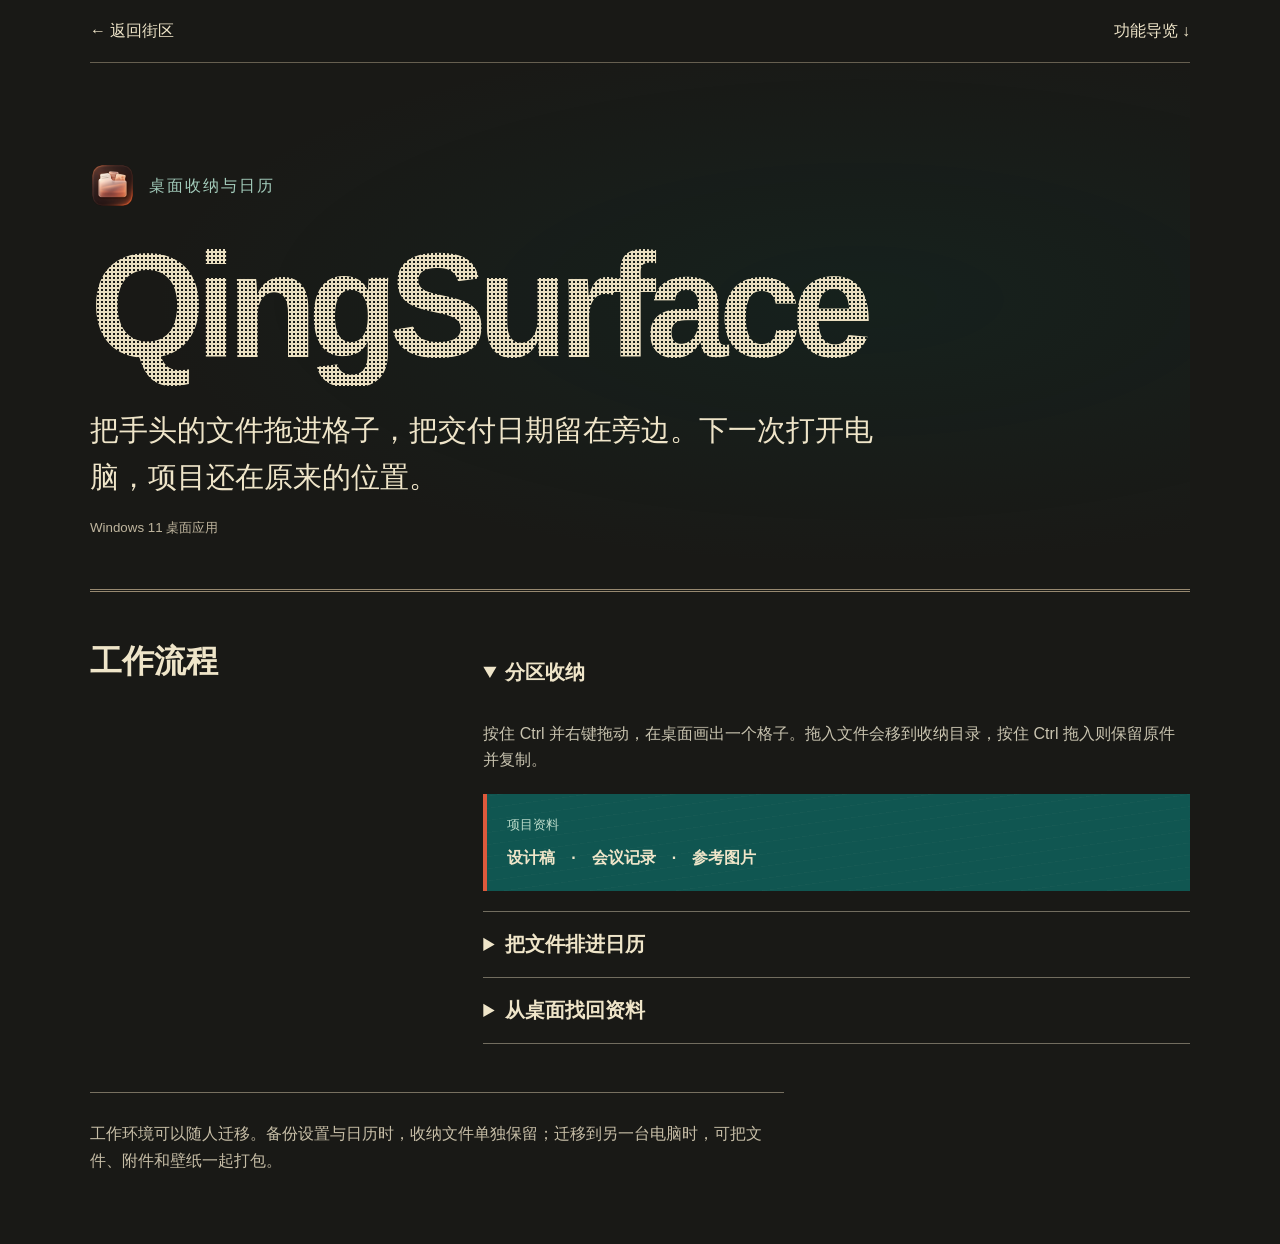
==== QingSurface.html @ 18cb1dc9 "发布 QingCrossing 交互街区" ====
<!doctype html><html lang="zh-CN"><meta charset="utf-8"><meta name="viewport" content="width=device-width,initial-scale=1"><title>QingCrossing</title><link rel="icon" href="street-icon.svg"><link rel="stylesheet" href="folio.css">
<body><header><a href="index.html">← 返回街区</a><a href="#flow">功能导览 ↓</a></header><main>
<section class="hero"><div class="identity"><img src="surface.ico" alt="">桌面收纳与日历</div><h1>QingSurface</h1><p>把手头的文件拖进格子，把交付日期留在旁边。下一次打开电脑，项目还在原来的位置。</p><small>Windows 11 桌面应用</small></section>
<section class="flow" id="flow"><h2>工作流程</h2><div><details name='flow'><summary>分区收纳</summary><p>按住 Ctrl 并右键拖动，在桌面画出一个格子。拖入文件会移到收纳目录，按住 Ctrl 拖入则保留原件并复制。</p><figure><figcaption>项目资料</figcaption><strong>设计稿　·　会议记录　·　参考图片</strong></figure></details>
<details name='flow'><summary>把文件排进日历</summary><p>把文件拖到某一天即可建立关联事项，文件留在原处。可以加提醒、设重复，也可以直接拖动事项改期。</p><figure><figcaption>本周日历</figcaption><strong>周三　设计评审 → 关联设计稿</strong></figure></details>
<details name='flow'><summary>从桌面找回资料</summary><p>按 Ctrl + Alt + Space 同时搜索文件和事项。回车打开，Ctrl + 回车定位文件；双击桌面空白处可暂时清屏。</p><figure><figcaption>桌面搜索</figcaption><strong>设计 → 设计稿　／　设计评审</strong></figure></details></div></section><aside>工作环境可以随人迁移。备份设置与日历时，收纳文件单独保留；迁移到另一台电脑时，可把文件、附件和壁纸一起打包。</aside></main><script>document.querySelector('details').open=true</script><script src="navigation.js"></script></body></html>
---- folio.css ----
*{box-sizing:border-box}html{scroll-behavior:smooth}body{margin:0;background:#191916;color:#efe5c9;font:16px/1.65 "Microsoft YaHei",sans-serif;transition:opacity .16s}body.leaving{opacity:0}header,main{width:min(1100px,90%);margin:auto}header{display:flex;justify-content:space-between;align-items:center;padding:18px 0;border-bottom:1px solid #665f50}a{color:inherit;text-decoration:none}a:hover,summary:hover{color:#8bc8b4}.hero{padding:clamp(40px,8vw,100px) 0 48px;border-bottom:3px double #978970;background:radial-gradient(ellipse at 70% 45%,#00594d20,transparent 65%);animation:appear .5s ease-out}.identity{display:flex;align-items:center;gap:14px;letter-spacing:.13em;color:#a2cbba}.identity img{width:45px;height:45px;object-fit:contain}.hero h1{margin:18px 0;font:900 clamp(39px,12.6vw,148px)/1.08 Arial,sans-serif;letter-spacing:-.065em;color:#efe5c9;background:radial-gradient(circle,#e9dec0 56%,transparent 65%) 0 0/4px 4px;background-clip:text;-webkit-background-clip:text;-webkit-text-fill-color:transparent}.hero p{font-size:clamp(19px,2.3vw,30px);max-width:28em;margin:20px 0 14px;line-height:1.6}.hero small{color:#bfb59e}.flow{display:grid;grid-template-columns:1fr 2fr;gap:40px;padding:48px 0}.flow h2{font:700 32px serif;margin:0}.flow details{border-bottom:1px solid #726d5f}.flow summary{padding:16px 0;cursor:pointer;font-weight:bold;font-size:20px}.flow details p{color:#c8c3af}.flow figure{margin:20px 0;padding:20px;background:repeating-linear-gradient(-8deg,transparent 0 11px,#eee4c709 12px),#105651;border-left:4px solid #dd593c;animation:appear .3s ease-out}.flow figcaption{color:#bbdbca;font-size:13px;margin-bottom:10px}aside{border-top:1px solid #777060;padding:28px 0 70px;color:#c7bea7;max-width:78ch}@keyframes appear{from{opacity:0;transform:translateY(9px)}}@media(max-width:650px){.flow{display:block;padding:28px 0}.flow h2{font-size:25px;margin-bottom:12px}.hero h1{font-size:13.5vw}.hero{padding:40px 0 30px}}@media(prefers-reduced-motion:reduce){*{animation:none!important;scroll-behavior:auto}}
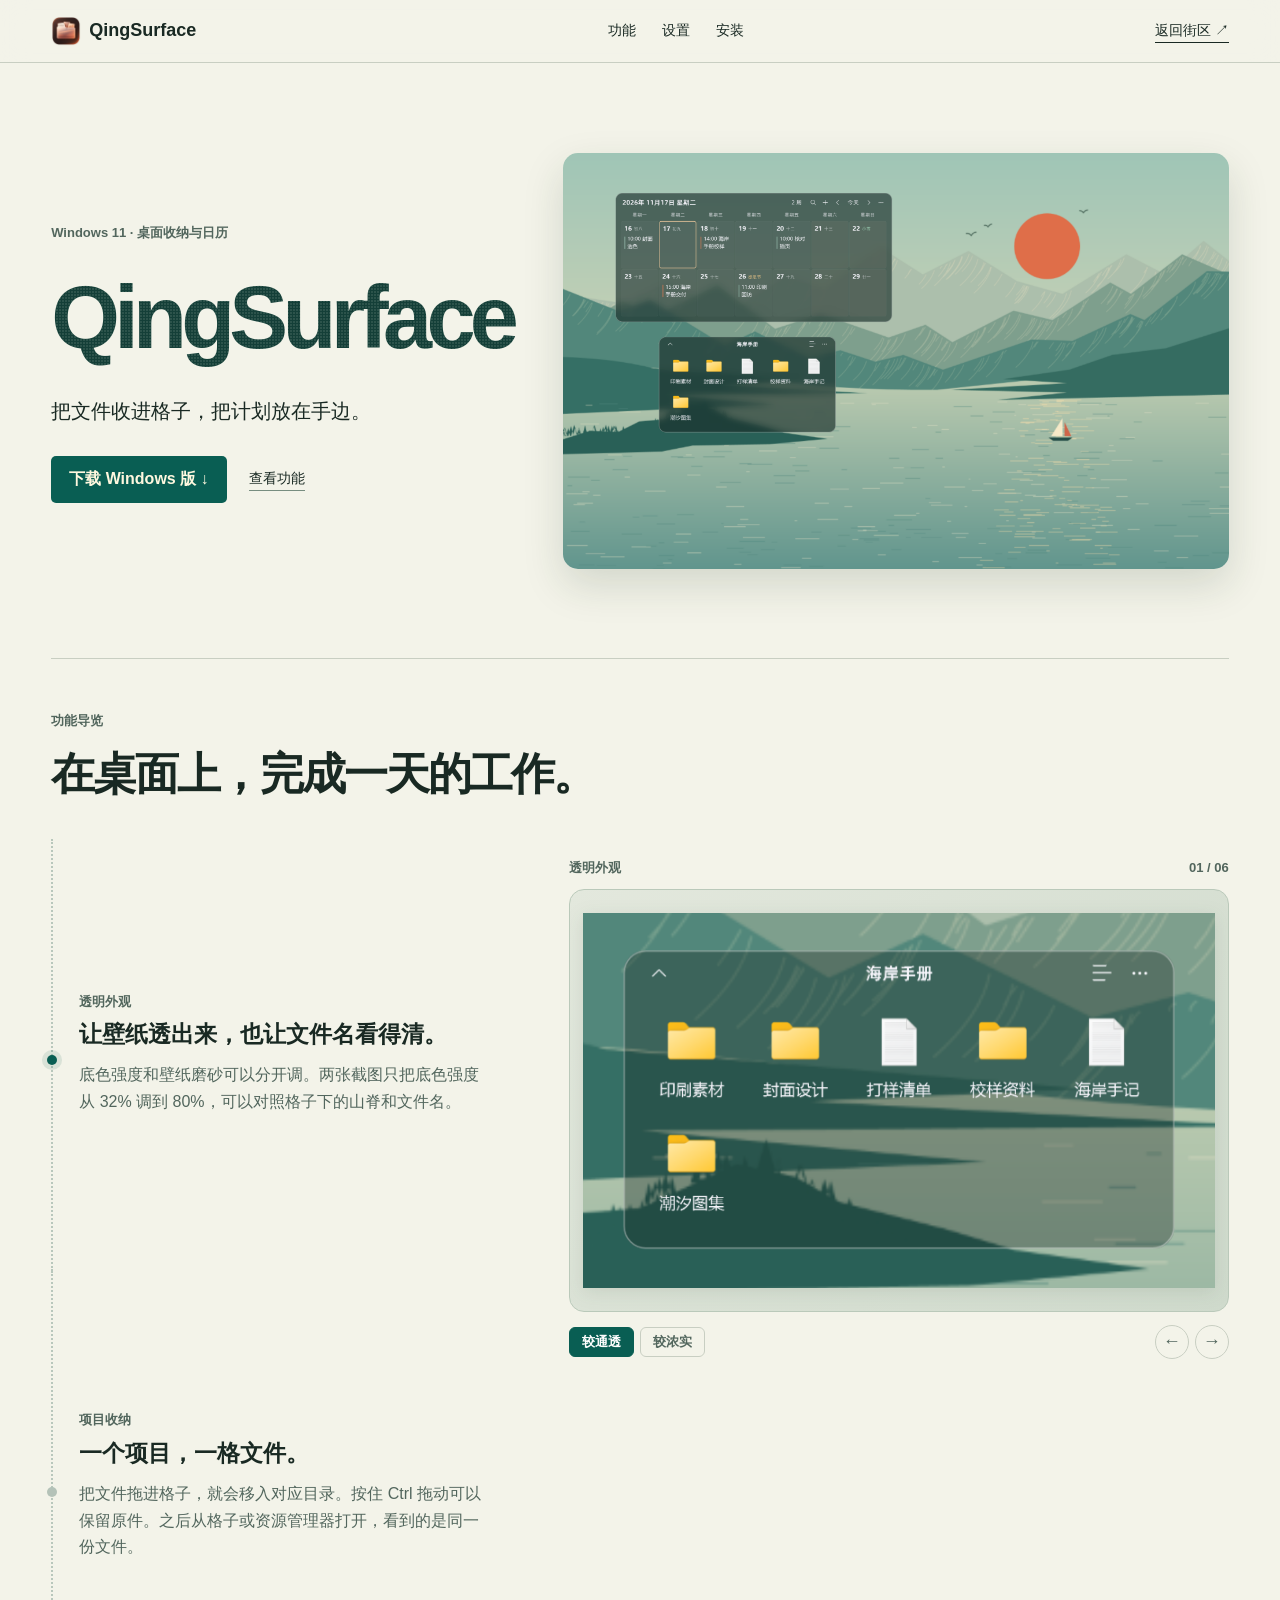
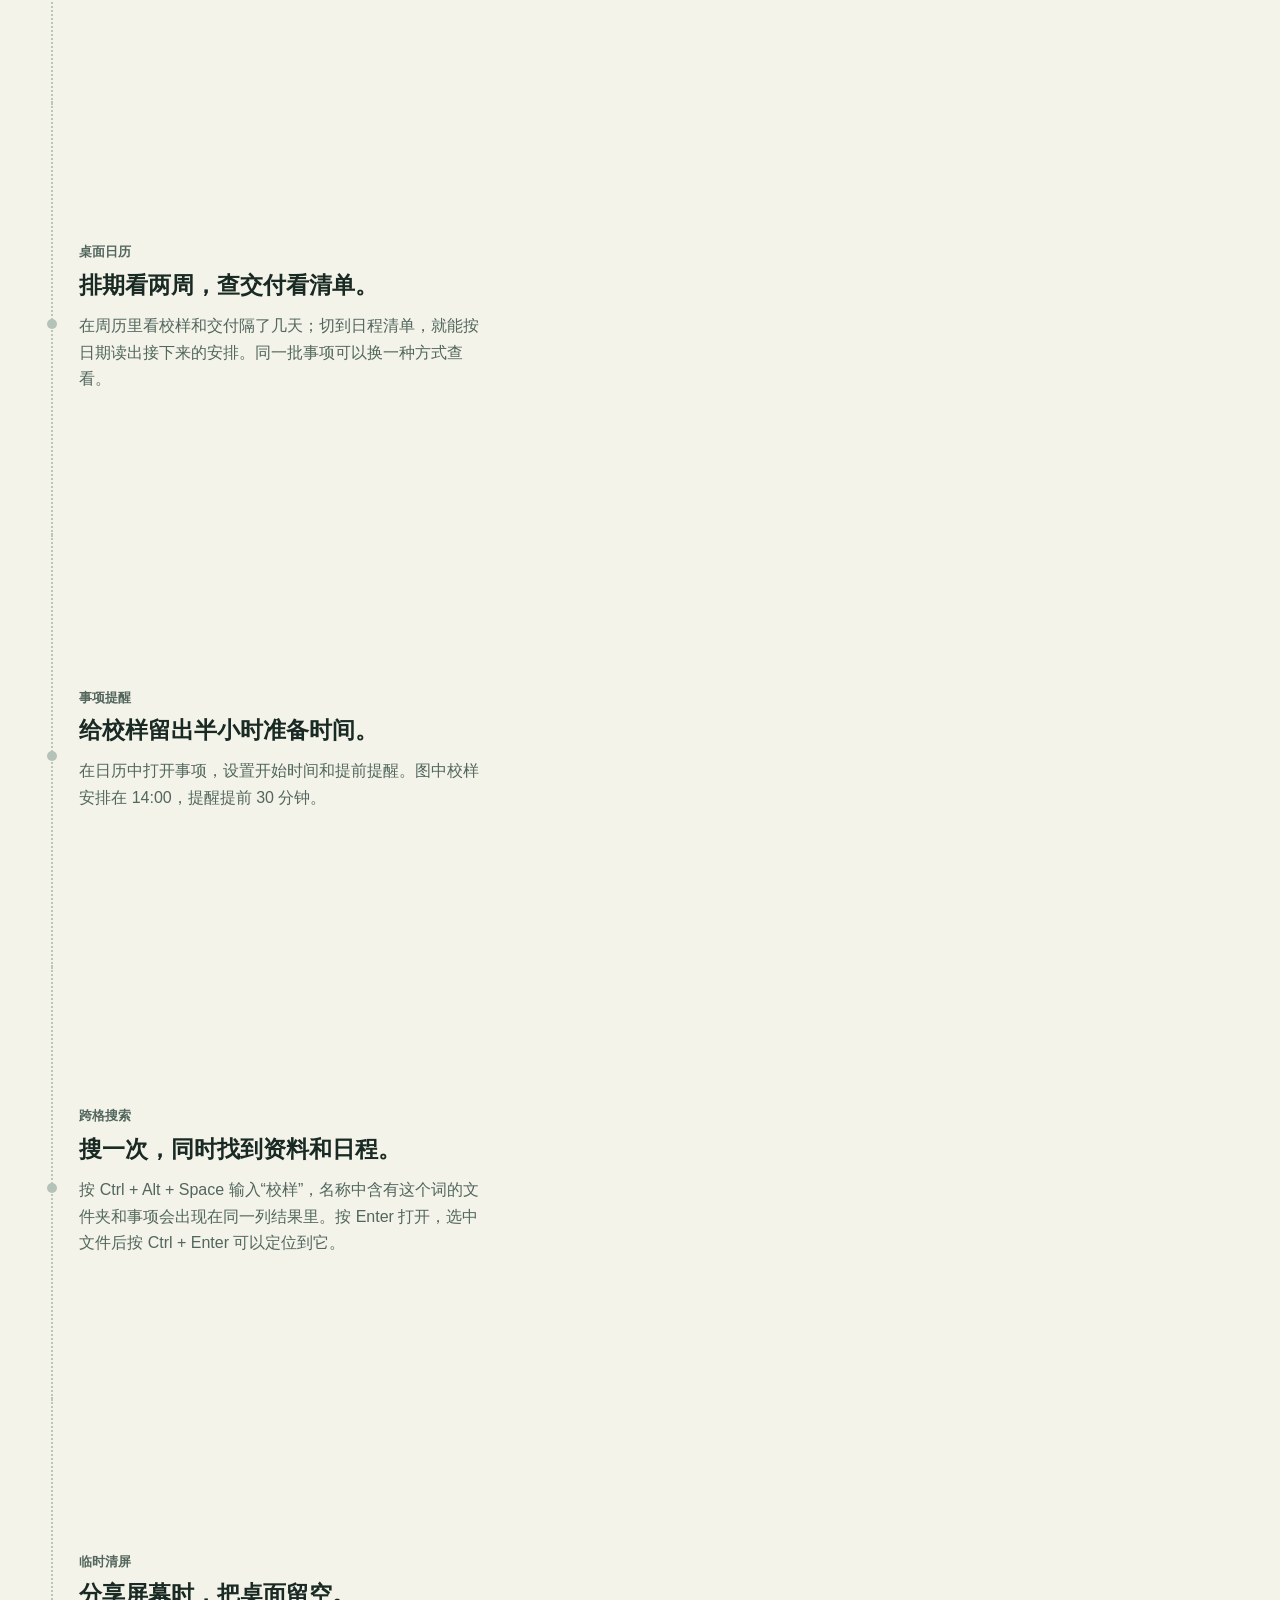
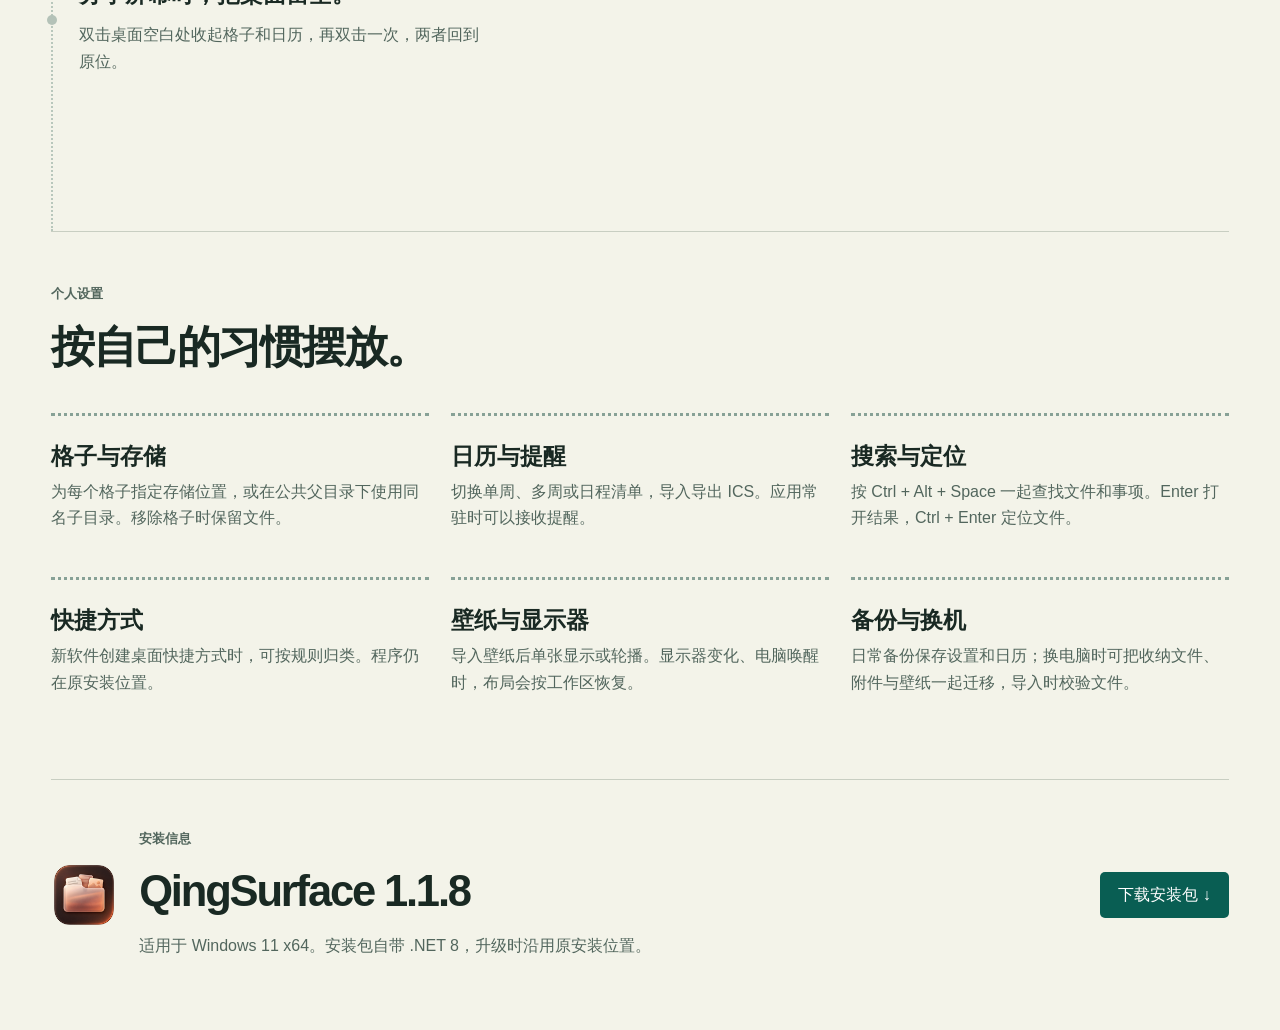
==== commit 2d84f087: "发布 QingSurface 1.1.8 实机截图与 Windows 下载页" ====
--- a/QingSurface.html
+++ b/QingSurface.html
@@ -1,6 +1,16 @@
-<!doctype html><html lang="zh-CN"><meta charset="utf-8"><meta name="viewport" content="width=device-width,initial-scale=1"><title>QingCrossing</title><link rel="icon" href="street-icon.svg"><link rel="stylesheet" href="folio.css">
-<body><header><a href="index.html">← 返回街区</a><a href="#flow">功能导览 ↓</a></header><main>
-<section class="hero"><div class="identity"><img src="surface.ico" alt="">桌面收纳与日历</div><h1>QingSurface</h1><p>把手头的文件拖进格子，把交付日期留在旁边。下一次打开电脑，项目还在原来的位置。</p><small>Windows 11 桌面应用</small></section>
-<section class="flow" id="flow"><h2>工作流程</h2><div><details name='flow'><summary>分区收纳</summary><p>按住 Ctrl 并右键拖动，在桌面画出一个格子。拖入文件会移到收纳目录，按住 Ctrl 拖入则保留原件并复制。</p><figure><figcaption>项目资料</figcaption><strong>设计稿　·　会议记录　·　参考图片</strong></figure></details>
-<details name='flow'><summary>把文件排进日历</summary><p>把文件拖到某一天即可建立关联事项，文件留在原处。可以加提醒、设重复，也可以直接拖动事项改期。</p><figure><figcaption>本周日历</figcaption><strong>周三　设计评审 → 关联设计稿</strong></figure></details>
-<details name='flow'><summary>从桌面找回资料</summary><p>按 Ctrl + Alt + Space 同时搜索文件和事项。回车打开，Ctrl + 回车定位文件；双击桌面空白处可暂时清屏。</p><figure><figcaption>桌面搜索</figcaption><strong>设计 → 设计稿　／　设计评审</strong></figure></details></div></section><aside>工作环境可以随人迁移。备份设置与日历时，收纳文件单独保留；迁移到另一台电脑时，可把文件、附件和壁纸一起打包。</aside></main><script>document.querySelector('details').open=true</script><script src="navigation.js"></script></body></html>
+<!doctype html>
+<html lang="zh-CN"><head><meta charset="utf-8"><meta name="viewport" content="width=device-width,initial-scale=1"><title>QingCrossing</title><meta name="description" content="QingSurface 将透明文件格、搜索与日历放回 Windows 11 桌面。浏览六个桌面操作场景。"><link rel="icon" href="street-icon.svg"><link rel="stylesheet" href="surface.css"></head>
+<body id="top"><header><nav><a class="brand" href="#top"><img src="surface.ico" alt="">QingSurface</a><div><a href="#guide">功能</a><a href="#settings">设置</a><a href="#platform">安装</a></div><a class="back" href="index.html">返回街区 ↗</a></nav></header>
+<main><section class="hero"><div class="mast"><span>Windows 11 · 桌面收纳与日历</span><h1>QingSurface</h1><p>把文件收进格子，把计划放在手边。</p><div class="hero-links"><a class="tour" href="downloads/QingSurface-1.1.8-Setup-x64.exe" download>下载 Windows 版 ↓</a><a href="#guide">查看功能</a></div></div><figure class="vista"><img src="surface-media/overview.png" alt="QingSurface 实际运行界面，双周日历与海岸手册文件格在山湖壁纸上"></figure></section>
+<section id="guide"><div class="sectionhead"><small>功能导览</small><h2>在桌面上，完成一天的工作。</h2></div><div class="walk"><div class="rail">
+<article data-scene="appearance"><small>透明外观</small><h3>让壁纸透出来，也让文件名看得清。</h3><p>底色强度和壁纸磨砂可以分开调。两张截图只把底色强度从 32% 调到 80%，可以对照格子下的山脊和文件名。</p></article>
+<article data-scene="files"><small>项目收纳</small><h3>一个项目，一格文件。</h3><p>把文件拖进格子，就会移入对应目录。按住 Ctrl 拖动可以保留原件。之后从格子或资源管理器打开，看到的是同一份文件。</p></article>
+<article data-scene="calendar"><small>桌面日历</small><h3>排期看两周，查交付看清单。</h3><p>在周历里看校样和交付隔了几天；切到日程清单，就能按日期读出接下来的安排。同一批事项可以换一种方式查看。</p></article>
+<article data-scene="reminder"><small>事项提醒</small><h3>给校样留出半小时准备时间。</h3><p>在日历中打开事项，设置开始时间和提前提醒。图中校样安排在 14:00，提醒提前 30 分钟。</p></article>
+<article data-scene="search"><small>跨格搜索</small><h3>搜一次，同时找到资料和日程。</h3><p>按 Ctrl + Alt + Space 输入“校样”，名称中含有这个词的文件夹和事项会出现在同一列结果里。按 Enter 打开，选中文件后按 Ctrl + Enter 可以定位到它。</p></article>
+<article data-scene="clear"><small>临时清屏</small><h3>分享屏幕时，把桌面留空。</h3><p>双击桌面空白处收起格子和日历，再双击一次，两者回到原位。</p></article>
+</div><figure class="viewer"><figcaption><b id="scene-name">透明外观</b><span id="count">01 / 06</span></figcaption>
+<button class="screen" id="enlarge" aria-label="放大当前截图"><img id="shot" src="surface-media/light.png" alt="较通透的文件格"></button>
+<div class="controls"><div id="variants" aria-label="截图视图"></div><div class="pager"><button id="prev" aria-label="上一个功能">←</button><button id="next" aria-label="下一个功能">→</button></div></div>
+</figure></div></section><section id="settings"><div class="sectionhead"><small>个人设置</small><h2>按自己的习惯摆放。</h2></div><div class="settings"><article><h3>格子与存储</h3><p>为每个格子指定存储位置，或在公共父目录下使用同名子目录。移除格子时保留文件。</p></article><article><h3>日历与提醒</h3><p>切换单周、多周或日程清单，导入导出 ICS。应用常驻时可以接收提醒。</p></article><article><h3>搜索与定位</h3><p>按 Ctrl + Alt + Space 一起查找文件和事项。Enter 打开结果，Ctrl + Enter 定位文件。</p></article><article><h3>快捷方式</h3><p>新软件创建桌面快捷方式时，可按规则归类。程序仍在原安装位置。</p></article><article><h3>壁纸与显示器</h3><p>导入壁纸后单张显示或轮播。显示器变化、电脑唤醒时，布局会按工作区恢复。</p></article><article><h3>备份与换机</h3><p>日常备份保存设置和日历；换电脑时可把收纳文件、附件与壁纸一起迁移，导入时校验文件。</p></article></div></section>
+<section id="platform"><img src="surface.ico" alt=""><div><small>安装信息</small><h2>QingSurface 1.1.8</h2><p>适用于 Windows 11 x64。安装包自带 .NET 8，升级时沿用原安装位置。</p></div><a href="downloads/QingSurface-1.1.8-Setup-x64.exe" download>下载安装包 ↓</a></section></main><dialog id="zoom"><button type="button" aria-label="关闭大图">关闭 ×</button><img alt=""></dialog><script src="surface.js"></script><script src="navigation.js"></script></body></html>
--- a/surface.css
+++ b/surface.css
@@ -0,0 +1,21 @@
+:root{--ink:#192923;--muted:#52665d;--line:#c8cec2;--green:#095e53;--paper:#f3f3e9}*{box-sizing:border-box}html{scroll-behavior:smooth;scroll-padding-top:80px}body{margin:0;color:var(--ink);background:var(--paper);font:16px/1.65 "Segoe UI","Microsoft YaHei",sans-serif;transition:opacity .16s}body.leaving{opacity:0}a,button{color:inherit;text-decoration:none}a:focus-visible,button:focus-visible{outline:3px solid #de5737;outline-offset:3px}header{position:sticky;top:0;z-index:5;background:#f3f3e9ed;backdrop-filter:blur(14px);border-bottom:1px solid var(--line)}nav,main{width:min(1440px,92%);margin:auto}nav{height:62px;display:flex;align-items:center;justify-content:space-between;font-size:14px}nav div{display:flex;gap:26px}nav a:hover,.controls button:hover{color:var(--green)}.brand{display:flex;align-items:center;gap:8px;font-weight:700;font-size:18px}.brand img{width:30px}.back{border-bottom:1px solid}.hero{display:grid;grid-template-columns:.95fr 1.3fr;align-items:center;padding:clamp(40px,7vw,100px) 0;gap:2vw}.mast{position:relative;z-index:1}.mast span,small,figcaption,.controls{font-size:13px;font-weight:600;color:var(--muted)}h1{font-size:clamp(44px,6.9vw,108px);letter-spacing:-.075em;line-height:1;margin:20px 0;font-weight:800;background:radial-gradient(circle,#143f38 66%,transparent 72%) 0 0/3px 3px;background-clip:text;color:transparent}.mast p{font-size:clamp(17px,1.6vw,24px);margin:0}.tour{display:inline-block;margin-top:30px;border-radius:5px;background:var(--green);color:#fff8df;padding:10px 18px;font-weight:600}.vista{margin:0;overflow:hidden;border-radius:15px;box-shadow:0 16px 40px #1e392026}.screen{overflow:hidden;border-radius:15px;background:#dfe6de}.sectionhead{padding:48px 0 24px;border-top:1px solid var(--line)}h2{margin:5px 0;font-size:clamp(28px,3.4vw,52px);letter-spacing:-.05em}.walk{display:grid;grid-template-columns:37% 1fr;gap:7%;align-items:start}.rail article{min-height:48vh;display:flex;flex-direction:column;justify-content:center;padding:24px 0 24px 26px;border-left:2px dotted #b8c7bc;position:relative}.rail article:before{content:"";position:absolute;left:-6px;top:50%;width:10px;height:10px;border-radius:100%;background:#b4c2b8}.rail article.active:before{background:var(--green);box-shadow:0 0 0 5px #22675920}.rail h3,.settings h3{font-size:clamp(19px,1.8vw,27px);line-height:1.45;margin:6px 0}.rail p,.settings p,#platform p{color:var(--muted);margin:5px 0}.viewer{position:sticky;top:16vh;margin:0;padding:18px 0}.viewer figcaption,.controls{display:flex;align-items:center;gap:9px}.viewer figcaption{justify-content:space-between;margin-bottom:10px}.screen{height:clamp(275px,47vh,530px);display:flex}.controls{margin-top:12px}.controls span{margin-right:auto}.controls button{border:1px solid var(--line);background:none;border-radius:50%;font-size:18px;width:34px;height:34px;cursor:pointer}.controls button:disabled{opacity:.3}.settings{display:grid;grid-template-columns:repeat(3,1fr);padding-bottom:60px;gap:22px}.settings article{padding:18px 0;border-top:3px dotted #87a196}#platform{border-top:1px solid var(--line);padding:45px 0 65px;display:flex;align-items:center;gap:22px}#platform img{width:66px}#platform a{margin-left:auto;color:var(--green)}
+@media(max-width:750px){nav div{gap:12px}.brand{font-size:15px}.brand img{width:23px}.hero{display:block;padding:38px 0}.vista{margin-top:25px;max-height:290px}.walk{display:flex;flex-direction:column;gap:0}.viewer{order:-1;top:62px;background:var(--paper);width:100%;padding:6px 0;z-index:2}.screen{height:clamp(130px,27svh,240px);aspect-ratio:auto}.controls{margin:4px 0}.controls button{width:29px;height:29px}.rail article{min-height:43svh;scroll-margin-top:38svh}.settings{grid-template-columns:1fr 1fr}.sectionhead{padding-top:26px}#platform{flex-wrap:wrap}#platform img{width:42px}#platform a{margin-left:0}.glass{padding:7px 10px}.glass b{font-size:12px}}@media(prefers-reduced-motion:reduce){html{scroll-behavior:auto}.reveal{animation:none}}
+
+
+.mast h1{line-height:1.2;padding-bottom:.04em;letter-spacing:-.065em}
+.hero-links{display:flex;align-items:center;gap:22px;margin-top:28px}
+.hero-links .tour{margin:0}
+.hero-links a:last-child{font-size:14px;border-bottom:1px solid #778d80}
+.vista img{display:block;width:100%;height:auto}
+.screen{width:100%;padding:clamp(8px,1vw,18px);border:1px solid #bac9ba;display:grid;place-items:center;background:linear-gradient(135deg,#e3e8dd,#cfdacc);cursor:zoom-in}
+.screen img{display:block;width:100%;height:100%;min-height:0;object-fit:contain;filter:drop-shadow(0 4px 9px #1c3d2a1a)}
+.controls{justify-content:space-between;min-height:36px}
+#variants,.pager{display:flex;align-items:center;gap:6px}
+#variants button{width:auto;height:auto;min-height:30px;border-radius:6px;padding:3px 12px;font-family:inherit;font-size:13px;font-weight:600;line-height:1.5}
+#variants [aria-pressed=true]{background:var(--green);border-color:var(--green);color:#fff}
+#zoom{max-width:96vw;max-height:96svh;padding:42px 10px 10px;border:1px solid #b8c9bc;border-radius:12px;background:var(--paper)}
+#zoom img{display:block;max-width:90vw;max-height:80svh;object-fit:contain}
+#zoom button{position:absolute;right:12px;top:8px;border:0;background:none;font:inherit;cursor:pointer}
+#zoom::backdrop{background:#13241cbb}
+#platform a{background:var(--green);color:white;padding:10px 18px;border-radius:5px}
+@media(max-width:750px){.vista{max-height:none}.screen{height:clamp(180px,29svh,270px)}.controls{min-height:32px}}
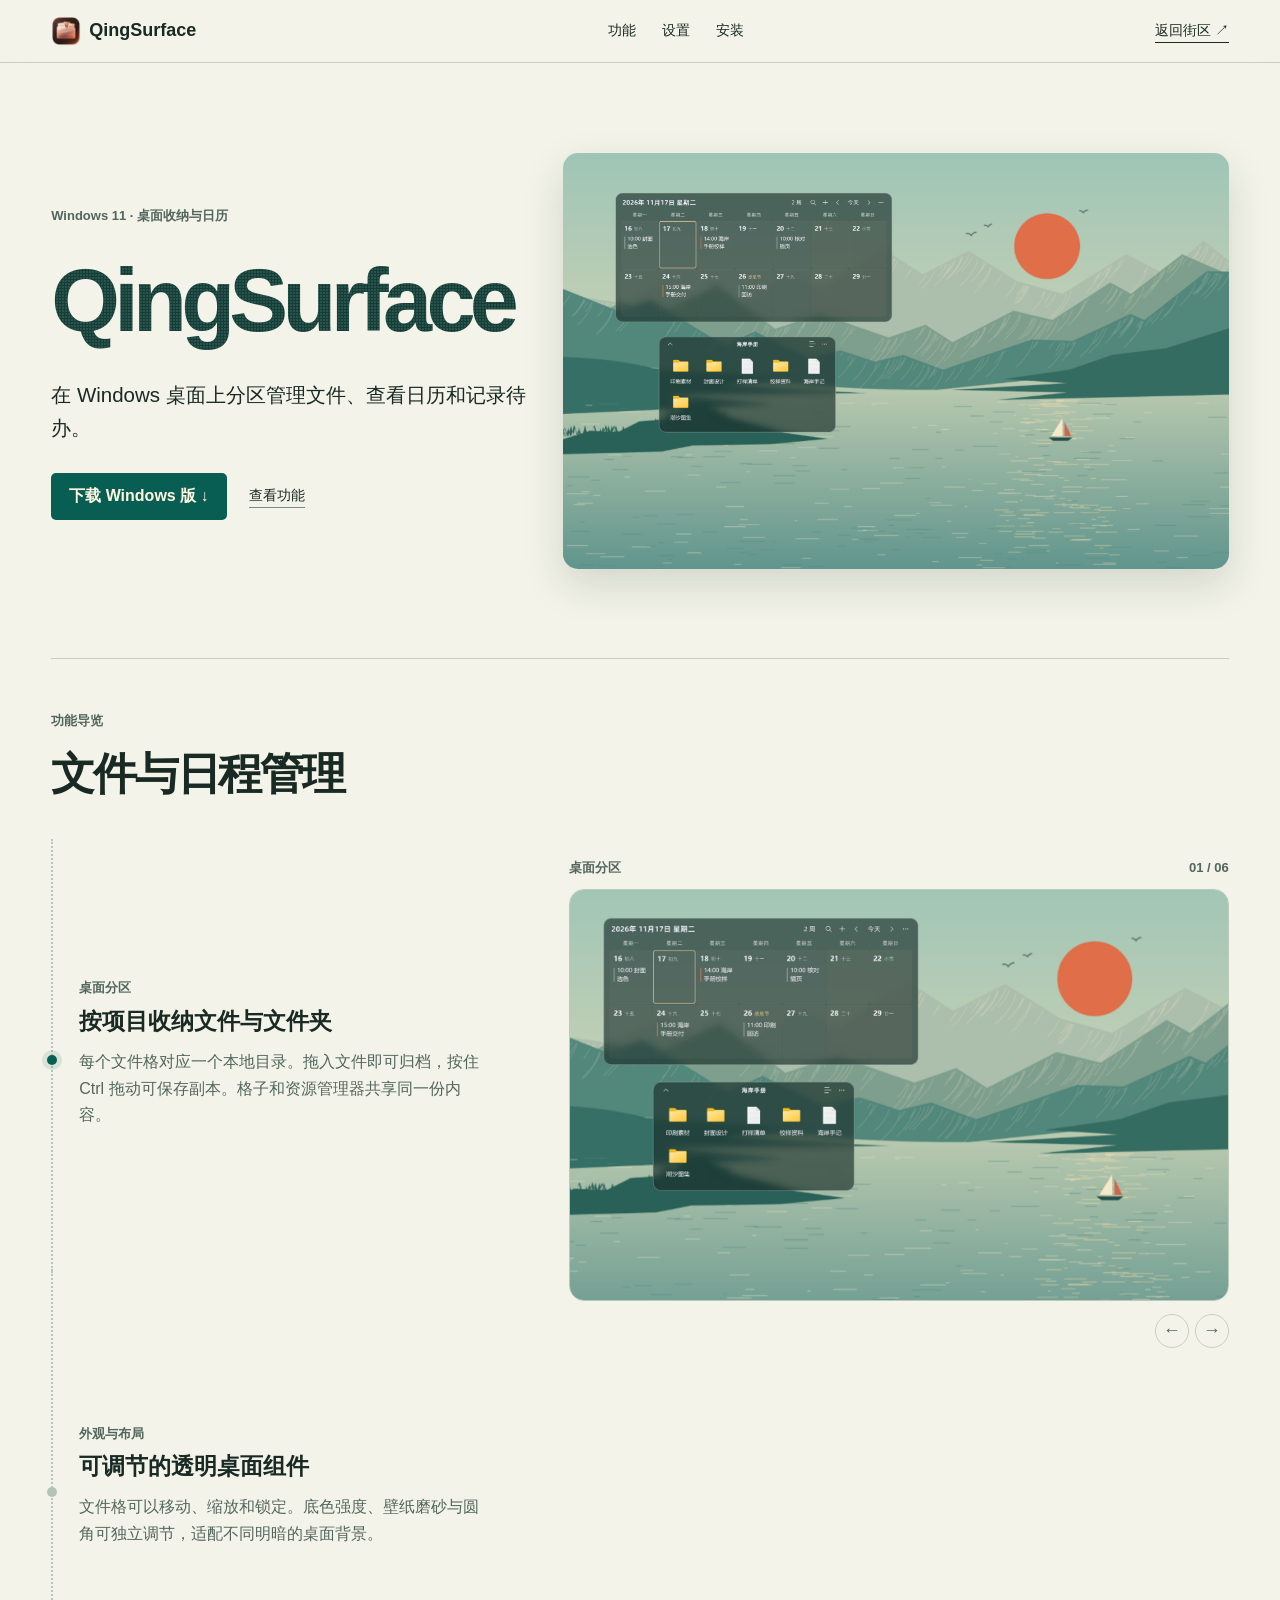
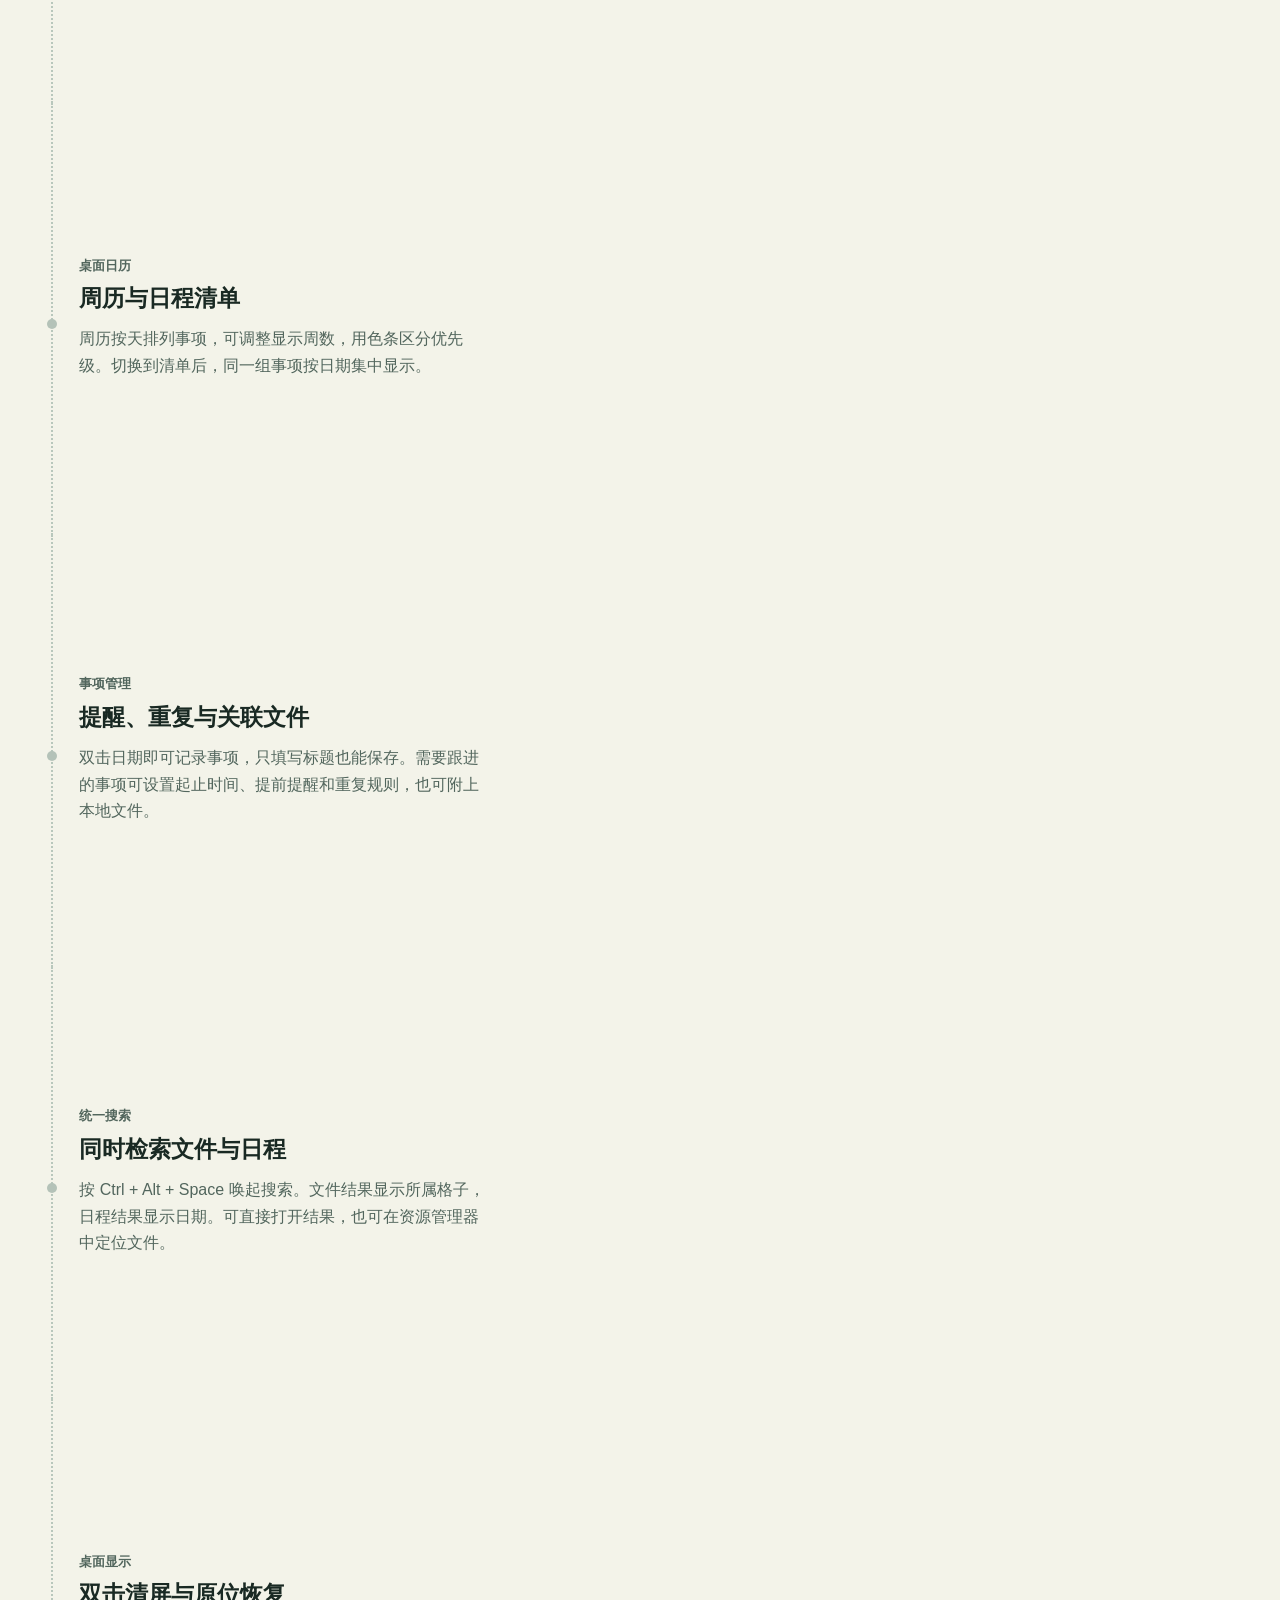
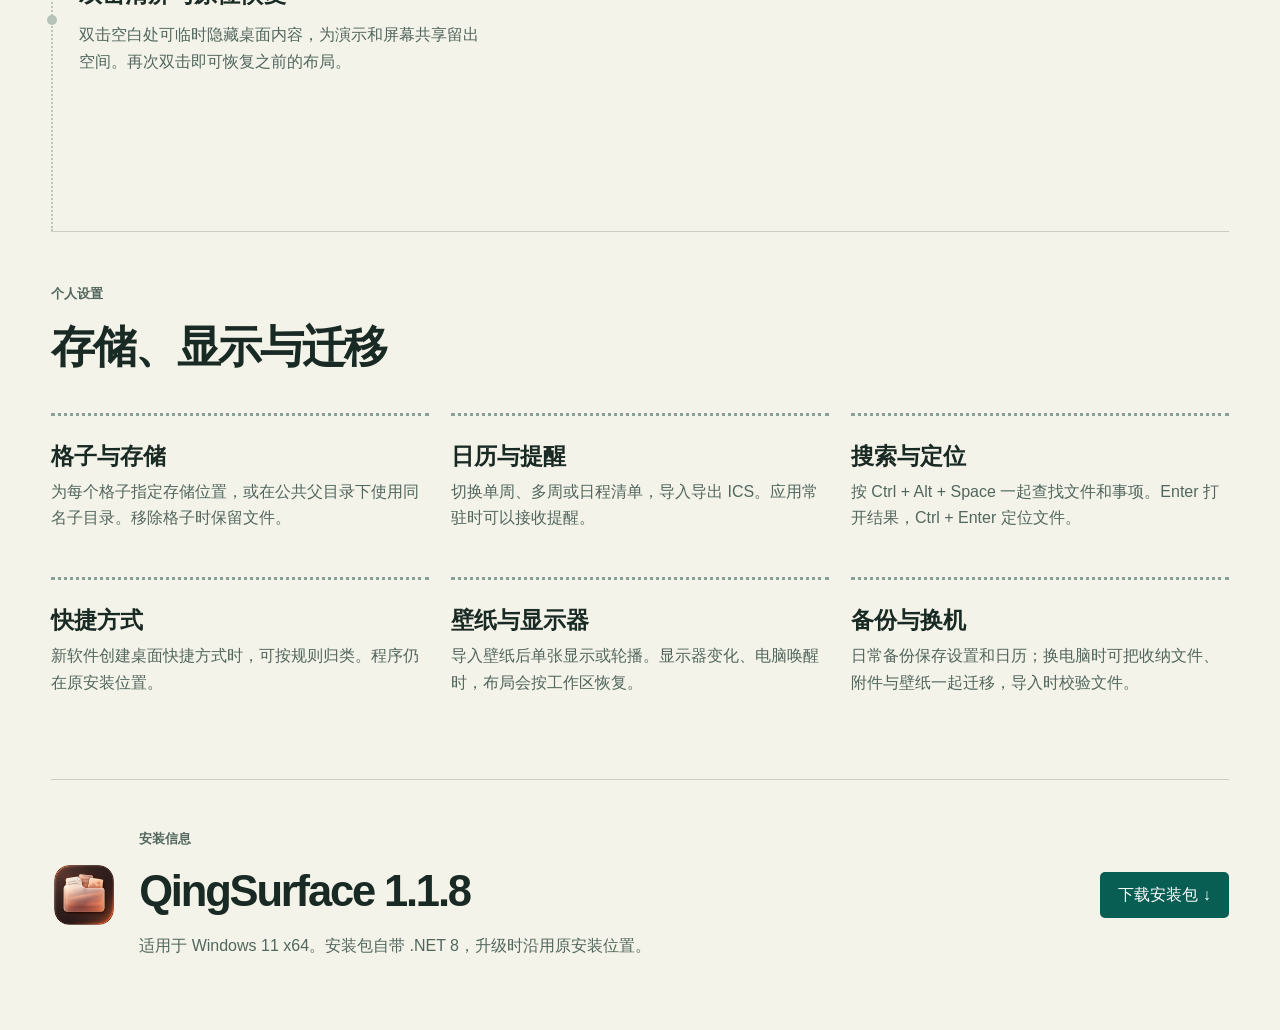
==== commit bd1e126f: "更新 QingSurface 功能导览和桌面展示图" ====
--- a/QingSurface.html
+++ b/QingSurface.html
@@ -1,16 +1,15 @@
 <!doctype html>
-<html lang="zh-CN"><head><meta charset="utf-8"><meta name="viewport" content="width=device-width,initial-scale=1"><title>QingCrossing</title><meta name="description" content="QingSurface 将透明文件格、搜索与日历放回 Windows 11 桌面。浏览六个桌面操作场景。"><link rel="icon" href="street-icon.svg"><link rel="stylesheet" href="surface.css"></head>
+<html lang="zh-CN"><head><meta charset="utf-8"><meta name="viewport" content="width=device-width,initial-scale=1"><title>QingCrossing</title><meta name="description" content="QingSurface 将透明文件格、搜索与日历放回 Windows 11 桌面。浏览六个桌面操作场景。"><link rel="icon" href="street-icon.svg"><link rel="stylesheet" href="surface.css?v=2"></head>
 <body id="top"><header><nav><a class="brand" href="#top"><img src="surface.ico" alt="">QingSurface</a><div><a href="#guide">功能</a><a href="#settings">设置</a><a href="#platform">安装</a></div><a class="back" href="index.html">返回街区 ↗</a></nav></header>
-<main><section class="hero"><div class="mast"><span>Windows 11 · 桌面收纳与日历</span><h1>QingSurface</h1><p>把文件收进格子，把计划放在手边。</p><div class="hero-links"><a class="tour" href="downloads/QingSurface-1.1.8-Setup-x64.exe" download>下载 Windows 版 ↓</a><a href="#guide">查看功能</a></div></div><figure class="vista"><img src="surface-media/overview.png" alt="QingSurface 实际运行界面，双周日历与海岸手册文件格在山湖壁纸上"></figure></section>
-<section id="guide"><div class="sectionhead"><small>功能导览</small><h2>在桌面上，完成一天的工作。</h2></div><div class="walk"><div class="rail">
-<article data-scene="appearance"><small>透明外观</small><h3>让壁纸透出来，也让文件名看得清。</h3><p>底色强度和壁纸磨砂可以分开调。两张截图只把底色强度从 32% 调到 80%，可以对照格子下的山脊和文件名。</p></article>
-<article data-scene="files"><small>项目收纳</small><h3>一个项目，一格文件。</h3><p>把文件拖进格子，就会移入对应目录。按住 Ctrl 拖动可以保留原件。之后从格子或资源管理器打开，看到的是同一份文件。</p></article>
-<article data-scene="calendar"><small>桌面日历</small><h3>排期看两周，查交付看清单。</h3><p>在周历里看校样和交付隔了几天；切到日程清单，就能按日期读出接下来的安排。同一批事项可以换一种方式查看。</p></article>
-<article data-scene="reminder"><small>事项提醒</small><h3>给校样留出半小时准备时间。</h3><p>在日历中打开事项，设置开始时间和提前提醒。图中校样安排在 14:00，提醒提前 30 分钟。</p></article>
-<article data-scene="search"><small>跨格搜索</small><h3>搜一次，同时找到资料和日程。</h3><p>按 Ctrl + Alt + Space 输入“校样”，名称中含有这个词的文件夹和事项会出现在同一列结果里。按 Enter 打开，选中文件后按 Ctrl + Enter 可以定位到它。</p></article>
-<article data-scene="clear"><small>临时清屏</small><h3>分享屏幕时，把桌面留空。</h3><p>双击桌面空白处收起格子和日历，再双击一次，两者回到原位。</p></article>
-</div><figure class="viewer"><figcaption><b id="scene-name">透明外观</b><span id="count">01 / 06</span></figcaption>
-<button class="screen" id="enlarge" aria-label="放大当前截图"><img id="shot" src="surface-media/light.png" alt="较通透的文件格"></button>
+<main><section class="hero"><div class="mast"><span>Windows 11 · 桌面收纳与日历</span><h1>QingSurface</h1><p>在 Windows 桌面上分区管理文件、查看日历和记录待办。</p><div class="hero-links"><a class="tour" href="downloads/QingSurface-1.1.8-Setup-x64.exe" download>下载 Windows 版 ↓</a><a href="#guide">查看功能</a></div></div><figure class="vista"><img src="surface-media/overview.png" alt="QingSurface 实际运行界面，双周日历与海岸手册文件格在山湖壁纸上"></figure></section>
+<section id="guide"><div class="sectionhead"><small>功能导览</small><h2>文件与日程管理</h2></div><div class="walk"><div class="rail">
+<article data-scene="files"><small>桌面分区</small><h3>按项目收纳文件与文件夹</h3><p>每个文件格对应一个本地目录。拖入文件即可归档，按住 Ctrl 拖动可保存副本。格子和资源管理器共享同一份内容。</p></article>
+<article data-scene="appearance"><small>外观与布局</small><h3>可调节的透明桌面组件</h3><p>文件格可以移动、缩放和锁定。底色强度、壁纸磨砂与圆角可独立调节，适配不同明暗的桌面背景。</p></article>
+<article data-scene="calendar"><small>桌面日历</small><h3>周历与日程清单</h3><p>周历按天排列事项，可调整显示周数，用色条区分优先级。切换到清单后，同一组事项按日期集中显示。</p></article>
+<article data-scene="reminder"><small>事项管理</small><h3>提醒、重复与关联文件</h3><p>双击日期即可记录事项，只填写标题也能保存。需要跟进的事项可设置起止时间、提前提醒和重复规则，也可附上本地文件。</p></article>
+<article data-scene="search"><small>统一搜索</small><h3>同时检索文件与日程</h3><p>按 Ctrl + Alt + Space 唤起搜索。文件结果显示所属格子，日程结果显示日期。可直接打开结果，也可在资源管理器中定位文件。</p></article>
+<article data-scene="clear"><small>桌面显示</small><h3>双击清屏与原位恢复</h3><p>双击空白处可临时隐藏桌面内容，为演示和屏幕共享留出空间。再次双击即可恢复之前的布局。</p></article></div><figure class="viewer"><figcaption><b id="scene-name">桌面分区</b><span id="count">01 / 06</span></figcaption>
+<button class="screen" id="enlarge" aria-label="放大当前截图"><img id="shot" src="surface-frames/files.png" alt="桌面上的项目文件格与日历"></button>
 <div class="controls"><div id="variants" aria-label="截图视图"></div><div class="pager"><button id="prev" aria-label="上一个功能">←</button><button id="next" aria-label="下一个功能">→</button></div></div>
-</figure></div></section><section id="settings"><div class="sectionhead"><small>个人设置</small><h2>按自己的习惯摆放。</h2></div><div class="settings"><article><h3>格子与存储</h3><p>为每个格子指定存储位置，或在公共父目录下使用同名子目录。移除格子时保留文件。</p></article><article><h3>日历与提醒</h3><p>切换单周、多周或日程清单，导入导出 ICS。应用常驻时可以接收提醒。</p></article><article><h3>搜索与定位</h3><p>按 Ctrl + Alt + Space 一起查找文件和事项。Enter 打开结果，Ctrl + Enter 定位文件。</p></article><article><h3>快捷方式</h3><p>新软件创建桌面快捷方式时，可按规则归类。程序仍在原安装位置。</p></article><article><h3>壁纸与显示器</h3><p>导入壁纸后单张显示或轮播。显示器变化、电脑唤醒时，布局会按工作区恢复。</p></article><article><h3>备份与换机</h3><p>日常备份保存设置和日历；换电脑时可把收纳文件、附件与壁纸一起迁移，导入时校验文件。</p></article></div></section>
-<section id="platform"><img src="surface.ico" alt=""><div><small>安装信息</small><h2>QingSurface 1.1.8</h2><p>适用于 Windows 11 x64。安装包自带 .NET 8，升级时沿用原安装位置。</p></div><a href="downloads/QingSurface-1.1.8-Setup-x64.exe" download>下载安装包 ↓</a></section></main><dialog id="zoom"><button type="button" aria-label="关闭大图">关闭 ×</button><img alt=""></dialog><script src="surface.js"></script><script src="navigation.js"></script></body></html>
+</figure></div></section><section id="settings"><div class="sectionhead"><small>个人设置</small><h2>存储、显示与迁移</h2></div><div class="settings"><article><h3>格子与存储</h3><p>为每个格子指定存储位置，或在公共父目录下使用同名子目录。移除格子时保留文件。</p></article><article><h3>日历与提醒</h3><p>切换单周、多周或日程清单，导入导出 ICS。应用常驻时可以接收提醒。</p></article><article><h3>搜索与定位</h3><p>按 Ctrl + Alt + Space 一起查找文件和事项。Enter 打开结果，Ctrl + Enter 定位文件。</p></article><article><h3>快捷方式</h3><p>新软件创建桌面快捷方式时，可按规则归类。程序仍在原安装位置。</p></article><article><h3>壁纸与显示器</h3><p>导入壁纸后单张显示或轮播。显示器变化、电脑唤醒时，布局会按工作区恢复。</p></article><article><h3>备份与换机</h3><p>日常备份保存设置和日历；换电脑时可把收纳文件、附件与壁纸一起迁移，导入时校验文件。</p></article></div></section>
+<section id="platform"><img src="surface.ico" alt=""><div><small>安装信息</small><h2>QingSurface 1.1.8</h2><p>适用于 Windows 11 x64。安装包自带 .NET 8，升级时沿用原安装位置。</p></div><a href="downloads/QingSurface-1.1.8-Setup-x64.exe" download>下载安装包 ↓</a></section></main><dialog id="zoom"><button type="button" aria-label="关闭大图">关闭 ×</button><img alt=""></dialog><script src="surface.js?v=2"></script><script src="navigation.js"></script></body></html>
--- a/surface.css
+++ b/surface.css
@@ -19,3 +19,8 @@
 #zoom::backdrop{background:#13241cbb}
 #platform a{background:var(--green);color:white;padding:10px 18px;border-radius:5px}
 @media(max-width:750px){.vista{max-height:none}.screen{height:clamp(180px,29svh,270px)}.controls{min-height:32px}}
+
+/* All feature states share the same desktop viewport. */
+.screen{display:block;width:100%;height:auto;aspect-ratio:8/5;padding:0;background:#aac3b7}
+.screen img{display:block;width:100%;height:100%;object-fit:cover;filter:none}
+@media(max-height:560px) and (min-width:751px){.viewer{top:65px;max-width:calc((100svh - 160px)*1.6)}}
